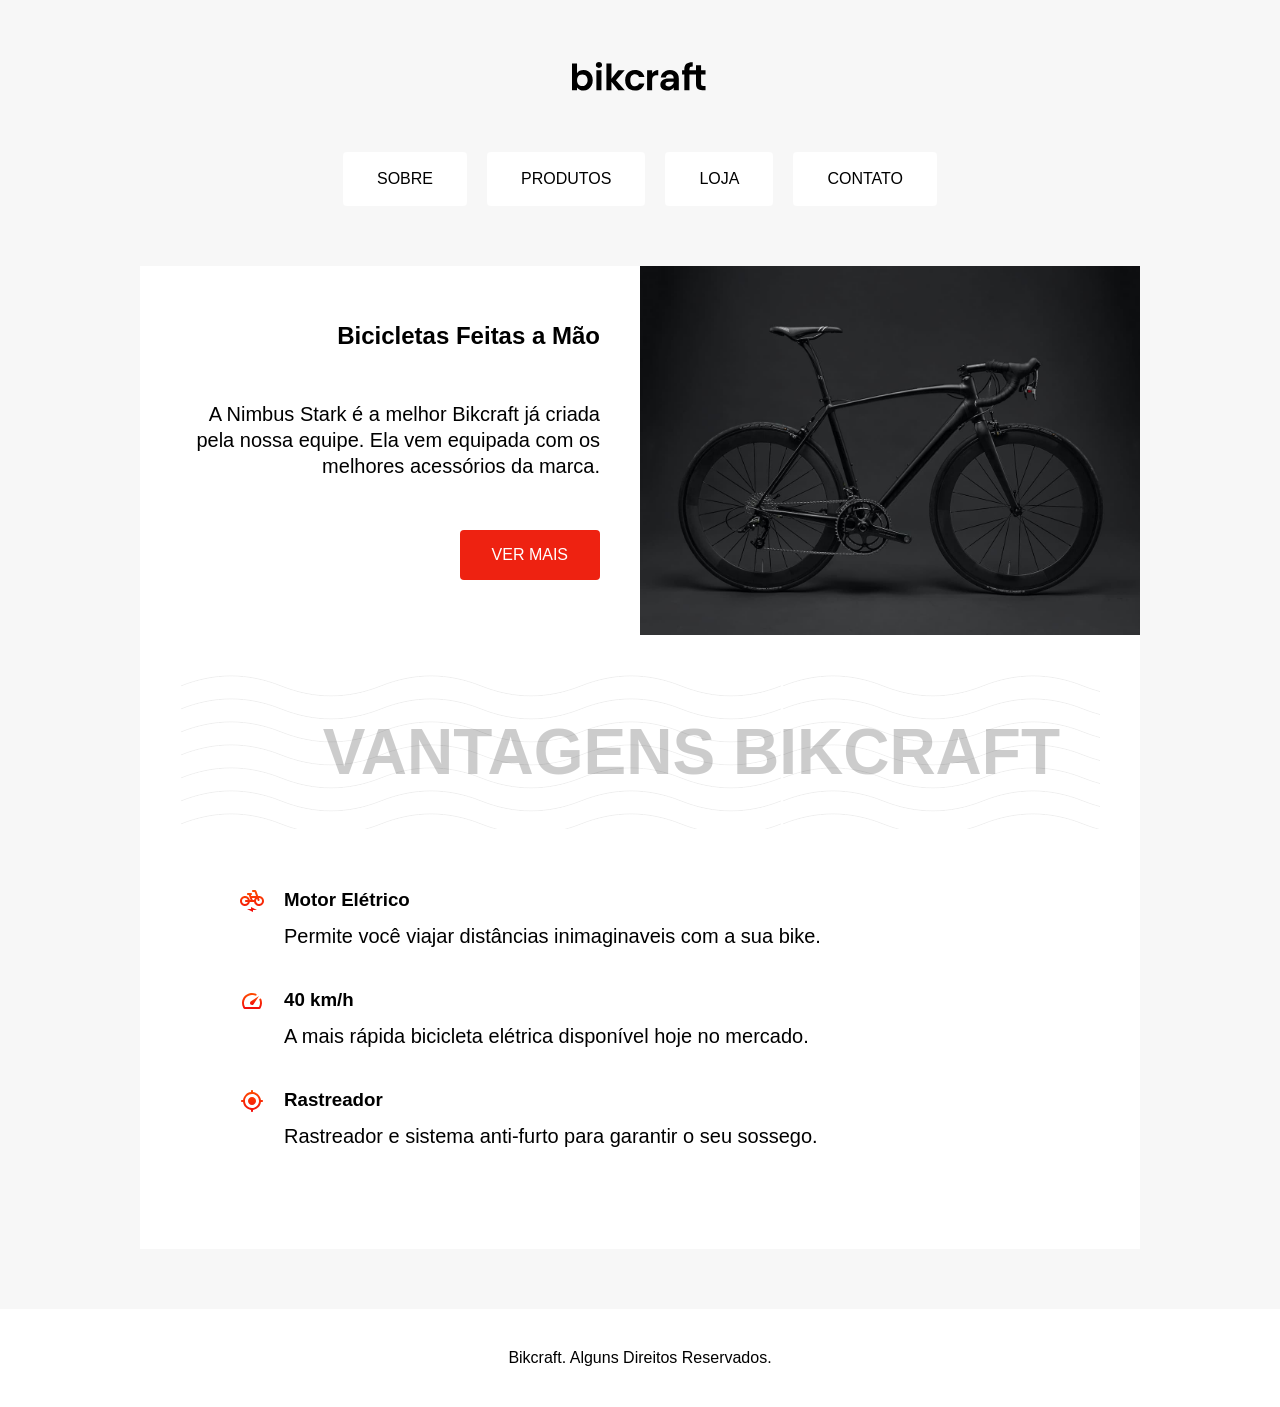
==== bikcarft/index.html @ 9f2ef08d "Add files via upload" ====
<!doctype html>
<html lang="pt-br">
  <head>
    <meta charset="UTF-8" />
    <meta name="viewport" content="width=device-width, initial-scale=1.0" />
    <title>BikCraft</title>
    <style>
      * {
        margin: 0;
        padding: 0;
        box-sizing: border-box;
      }

      body {
        background-color: #f7f7f7;
        font-family: Arial, Helvetica, sans-serif;
        display: grid;
        gap: 60px;
        margin-top: 60px;
        justify-items: center;
      }

      img {
        display: block;
        max-width: 100%;
      }

      p {
        font-size: 1.25rem;
        line-height: 1.3;
      }

      header {
        display: grid;
        gap: 60px;
        justify-items: center;
      }

      .menu {
        display: flex;
        flex-wrap: wrap;
        gap: 20px;
        list-style: none;
        justify-content: center;
      }
      .menu a {
        display: block;
        text-decoration: none;
        text-transform: uppercase;
        color: #000;
        background-color: #fff;
        padding: 1rem 2rem;
        border-radius: 4px;
        border: 2px solid transparent;
        transition: 0.3s;
      }

      .menu a:hover {
        border: 2px solid #e21;
      }

      .conteudo {
        display: grid;
        grid-template-columns: 1fr 1fr;
        max-width: 1000px;
      }

      .introducao {
        background-color: #fff;
        padding: 40px;
        display: grid;
        gap: 20px;
        text-align: right;
        justify-items: end;
        align-items: center;
      }

      .introducao a {
        display: block;
        text-decoration: none;
        text-transform: uppercase;
        padding: 1rem 2rem;
        background: #e21;
        color: #fff;
        border-radius: 4px;
      }

      .introducao-cover img {
        object-fit: cover;
        height: 100%;
      }
      .subtitulo {
        font-size: 4rem;
        color: rgba(0, 0, 0, 0.2);
        padding: 40px;
        text-align: right;
        align-self: center;
        text-transform: uppercase;
      }

      .vantagens {
        padding: 40px;
        background-color: #fff;
        list-style: none;
      }

      .subtitulo {
        background-image: url(./img/onda.svg);
      }

      .vantagens-item {
        display: grid;
        padding: 20px;
        grid-template-columns: auto 1fr;
        gap: 10px 20px;
      }

      .vantagens-item p {
        grid-column: 2;
      }

      footer {
        padding: 40px;
        /* font-size: 1.25rem; */
        text-align: center;
        background-color: #fff;
        width: 100%;
      }

      @media (max-width: 1000px) {
        .vantagens {
          grid-template-columns: 1fr;
        }

        .subtitulo {
          text-align: c;
        }
      }
    </style>
  </head>
  <body>
    <header>
      <img src="./img/bikcraft.svg" alt="" />
      <nav>
        <ul class="menu">
          <li><a href="#">Sobre</a></li>
          <li><a href="#">Produtos</a></li>
          <li><a href="#">Loja</a></li>
          <li><a href="#">Contato</a></li>
        </ul>
      </nav>
    </header>

    <main>
      <article class="conteudo">
        <div class="introducao">
          <h1>Bicicletas Feitas a Mão</h1>
          <p>A Nimbus Stark é a melhor Bikcraft já criada pela nossa equipe. Ela vem equipada com os melhores acessórios da marca.</p>
          <a href="#">Ver Mais</a>
        </div>
        <div class="introducao-cover">
          <img src="./img/bicicleta.jpg" alt="" />
        </div>
      </article>

      <article class="vantagens">
        <h2 class="subtitulo">Vantagens Bikcraft</h2>
        <ul class="vantagens">
          <li class="vantagens-item">
            <img src="./img/eletrica.svg" alt="" />
            <h3>Motor Elétrico</h3>
            <p>Permite você viajar distâncias inimaginaveis com a sua bike.</p>
          </li>

          <li class="vantagens-item">
            <img src="./img/velocidade.svg" alt="" />
            <h3>40 km/h</h3>
            <p>A mais rápida bicicleta elétrica disponível hoje no mercado.</p>
          </li>

          <li class="vantagens-item">
            <img src="./img/rastreador.svg" alt="" />
            <h3>Rastreador</h3>
            <p>Rastreador e sistema anti-furto para garantir o seu sossego.</p>
          </li>
        </ul>
      </article>
    </main>

    <footer>Bikcraft. Alguns Direitos Reservados.</footer>
  </body>
</html>
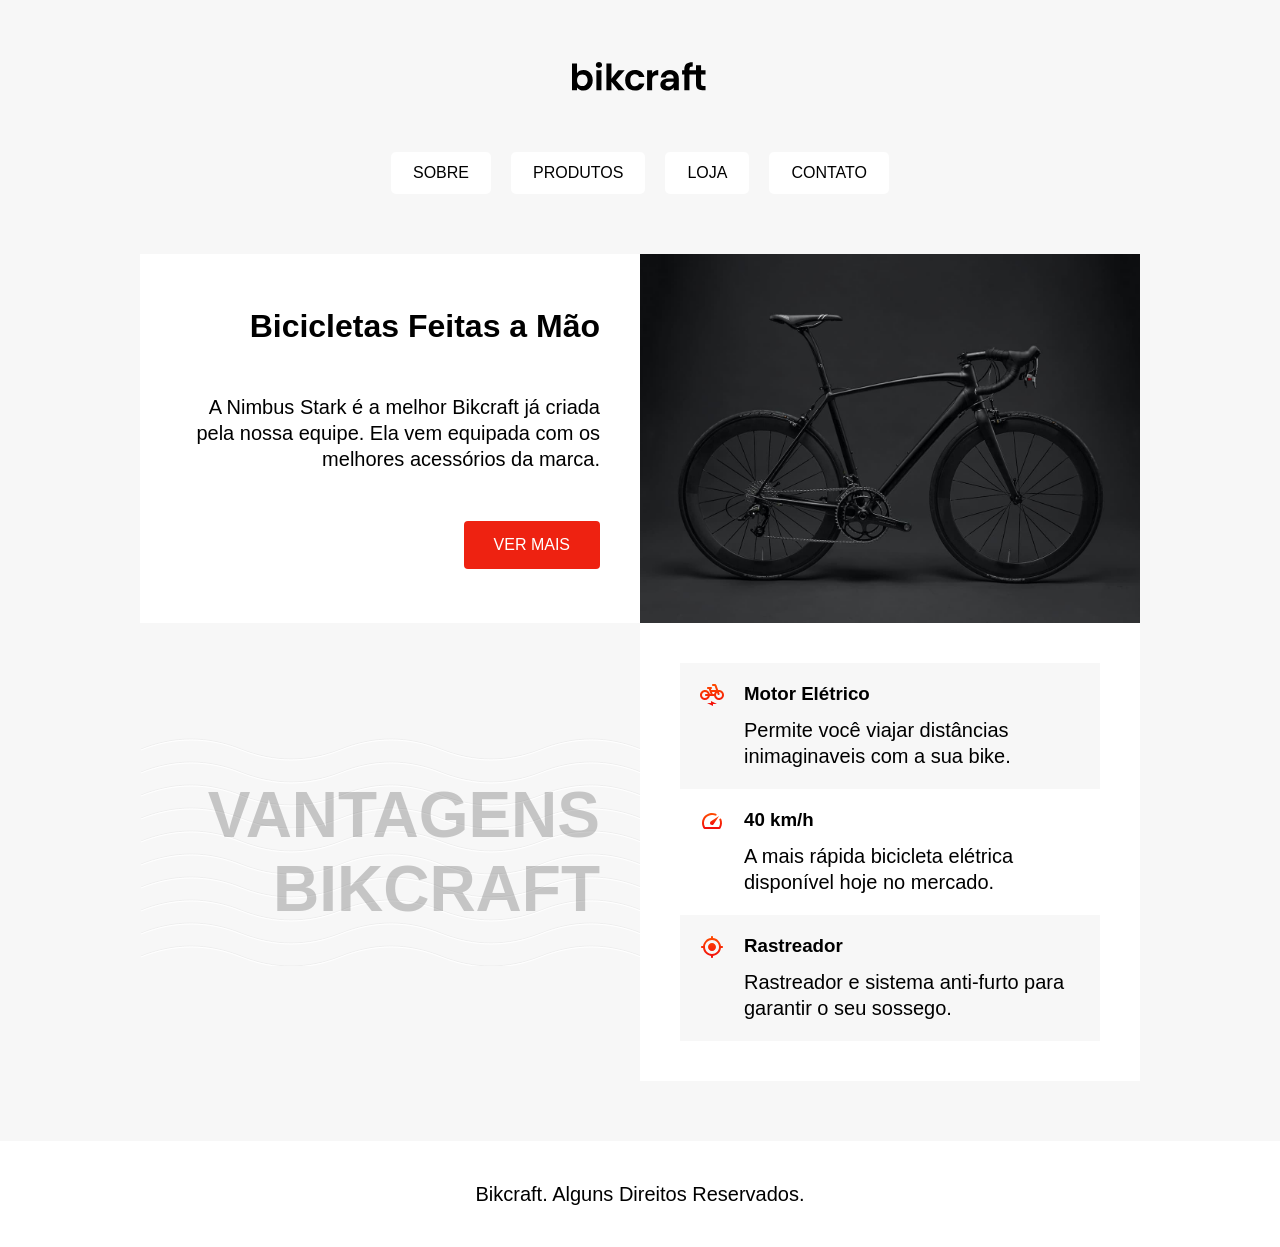
==== commit f94217a2: "refatorando e responsividade" ====
--- a/bikcarft/index.html
+++ b/bikcarft/index.html
@@ -3,146 +3,14 @@
   <head>
     <meta charset="UTF-8" />
     <meta name="viewport" content="width=device-width, initial-scale=1.0" />
+    <link rel="stylesheet" href="./style.css">
     <title>BikCraft</title>
-    <style>
-      * {
-        margin: 0;
-        padding: 0;
-        box-sizing: border-box;
-      }
-
-      body {
-        background-color: #f7f7f7;
-        font-family: Arial, Helvetica, sans-serif;
-        display: grid;
-        gap: 60px;
-        margin-top: 60px;
-        justify-items: center;
-      }
-
-      img {
-        display: block;
-        max-width: 100%;
-      }
-
-      p {
-        font-size: 1.25rem;
-        line-height: 1.3;
-      }
-
-      header {
-        display: grid;
-        gap: 60px;
-        justify-items: center;
-      }
-
-      .menu {
-        display: flex;
-        flex-wrap: wrap;
-        gap: 20px;
-        list-style: none;
-        justify-content: center;
-      }
-      .menu a {
-        display: block;
-        text-decoration: none;
-        text-transform: uppercase;
-        color: #000;
-        background-color: #fff;
-        padding: 1rem 2rem;
-        border-radius: 4px;
-        border: 2px solid transparent;
-        transition: 0.3s;
-      }
-
-      .menu a:hover {
-        border: 2px solid #e21;
-      }
-
-      .conteudo {
-        display: grid;
-        grid-template-columns: 1fr 1fr;
-        max-width: 1000px;
-      }
-
-      .introducao {
-        background-color: #fff;
-        padding: 40px;
-        display: grid;
-        gap: 20px;
-        text-align: right;
-        justify-items: end;
-        align-items: center;
-      }
-
-      .introducao a {
-        display: block;
-        text-decoration: none;
-        text-transform: uppercase;
-        padding: 1rem 2rem;
-        background: #e21;
-        color: #fff;
-        border-radius: 4px;
-      }
-
-      .introducao-cover img {
-        object-fit: cover;
-        height: 100%;
-      }
-      .subtitulo {
-        font-size: 4rem;
-        color: rgba(0, 0, 0, 0.2);
-        padding: 40px;
-        text-align: right;
-        align-self: center;
-        text-transform: uppercase;
-      }
-
-      .vantagens {
-        padding: 40px;
-        background-color: #fff;
-        list-style: none;
-      }
-
-      .subtitulo {
-        background-image: url(./img/onda.svg);
-      }
-
-      .vantagens-item {
-        display: grid;
-        padding: 20px;
-        grid-template-columns: auto 1fr;
-        gap: 10px 20px;
-      }
-
-      .vantagens-item p {
-        grid-column: 2;
-      }
-
-      footer {
-        padding: 40px;
-        /* font-size: 1.25rem; */
-        text-align: center;
-        background-color: #fff;
-        width: 100%;
-      }
-
-      @media (max-width: 1000px) {
-        .vantagens {
-          grid-template-columns: 1fr;
-        }
-
-        .subtitulo {
-          text-align: c;
-        }
-      }
-    </style>
   </head>
   <body>
-    <header>
-      <img src="./img/bikcraft.svg" alt="" />
+    <header class="header">
+      <img src="./img/bikcraft.svg" alt="Logomarca Bike Craft" />
       <nav>
-        <ul class="menu">
+        <ul class="header-menu">
           <li><a href="#">Sobre</a></li>
           <li><a href="#">Produtos</a></li>
           <li><a href="#">Loja</a></li>
@@ -152,41 +20,44 @@
     </header>
 
     <main>
-      <article class="conteudo">
+      <article class="main-row1">
         <div class="introducao">
-          <h1>Bicicletas Feitas a Mão</h1>
-          <p>A Nimbus Stark é a melhor Bikcraft já criada pela nossa equipe. Ela vem equipada com os melhores acessórios da marca.</p>
-          <a href="#">Ver Mais</a>
+          <h1 class="introducao-titulo">Bicicletas Feitas a Mão</h1>
+          <p class="introducao-texto">A Nimbus Stark é a melhor Bikcraft já criada pela nossa equipe. Ela vem equipada com os melhores acessórios da marca.</p>
+          <a href="#" class="introducao-link">Ver mais</a>
         </div>
         <div class="introducao-cover">
-          <img src="./img/bicicleta.jpg" alt="" />
+          <img src="./img/bicicleta.jpg" alt="Bicicleta Bikcraft modelo Nimbus Stark preta" />
         </div>
       </article>
 
-      <article class="vantagens">
+      <article class="main-row2">
         <h2 class="subtitulo">Vantagens Bikcraft</h2>
+
         <ul class="vantagens">
           <li class="vantagens-item">
             <img src="./img/eletrica.svg" alt="" />
             <h3>Motor Elétrico</h3>
-            <p>Permite você viajar distâncias inimaginaveis com a sua bike.</p>
+            <p class="vantagens-texto">Permite você viajar distâncias inimaginaveis com a sua bike.</p>
           </li>
 
           <li class="vantagens-item">
             <img src="./img/velocidade.svg" alt="" />
             <h3>40 km/h</h3>
-            <p>A mais rápida bicicleta elétrica disponível hoje no mercado.</p>
+            <p class="vantagens-texto">A mais rápida bicicleta elétrica disponível hoje no mercado.</p>
           </li>
 
           <li class="vantagens-item">
             <img src="./img/rastreador.svg" alt="" />
             <h3>Rastreador</h3>
-            <p>Rastreador e sistema anti-furto para garantir o seu sossego.</p>
+            <p class="vantagens-texto">Rastreador e sistema anti-furto para garantir o seu sossego.</p>
           </li>
         </ul>
       </article>
     </main>
 
-    <footer>Bikcraft. Alguns Direitos Reservados.</footer>
+    <footer class="footer">
+      <p>Bikcraft. Alguns Direitos Reservados.</p>
+    </footer>
   </body>
 </html>
--- a/bikcarft/style.css
+++ b/bikcarft/style.css
@@ -0,0 +1,186 @@
+* {
+  box-sizing: border-box;
+  margin: 0;
+  padding: 0;
+}
+
+body {
+  background-color: #f7f7f7;
+  margin-top: 60px;
+  font-family: Arial, Helvetica, sans-serif;
+  display: grid;
+  justify-items: center;
+  gap: 60px;
+}
+
+p {
+  font-size: 1.25rem;
+  line-height: 1.3;
+}
+
+/*  HEADER */
+
+.header {
+  display: grid;
+  gap: 60px;
+  max-width: 1000px;
+  justify-items: center;
+  margin: 0 auto;
+}
+
+/* HEADER MENU */
+
+.header-menu {
+  list-style: none;
+  display: flex;
+  flex-wrap: wrap;
+  gap: 20px;
+  justify-content: center;
+}
+
+.header-menu a {
+  display: inline-block;
+  text-decoration: none;
+  text-transform: uppercase;
+  background-color: #ffffff;
+  padding: 10px 20px;
+  color: #000000;
+  border-radius: 5px;
+  border: 2px solid transparent;
+  transition: 0.3s;
+}
+
+.header-menu a:hover {
+  border: 2px solid #ee2211;
+}
+
+/* MAIN */
+
+.main-row1,
+.main-row2 {
+  max-width: 1000px;
+  display: grid;
+  grid-template-columns: 1fr 1fr;
+  margin: 0 auto;
+}
+
+/* MAIN row 1 */
+
+.introducao {
+  display: grid;
+  justify-items: end;
+  align-items: center;
+  text-align: right;
+  gap: 20px;
+  background-color: #ffffff;
+  padding: 40px;
+}
+
+.introducao-titulo {
+  font-size: 2rem;
+}
+
+.introducao-link {
+  text-decoration: none;
+  text-transform: uppercase;
+  background-color: #ee2211;
+  padding: 15px 30px;
+  color: #ffffff;
+  border-radius: 4px;
+  transition: 0.3s;
+}
+
+.introducao-link:hover {
+  background-color: #990000;
+}
+
+.introducao-cover img {
+  display: block;
+  max-width: 100%;
+  height: 100%;
+  object-fit: cover;
+}
+
+/* MAIN row 2 */
+
+.subtitulo {
+  font-size: 4rem;
+  text-align: right;
+  text-transform: uppercase;
+  color: rgba(0, 0, 0, 0.2);
+  padding: 40px;
+  align-self: center;
+  background: url(./img/onda.svg);
+}
+
+.vantagens {
+  list-style: none;
+  display: grid;
+  background-color: #ffffff;
+  padding: 40px;
+}
+
+.vantagens-item {
+  display: grid;
+  padding: 20px;
+  grid-template-columns: auto 1fr;
+  gap: 10px 20px;
+}
+
+.vantagens-item:nth-child(odd) {
+  background-color: #f7f7f7;
+}
+
+.vantagens-item:hover {
+  border-left: 4px solid #ee2211;
+}
+.vantagens-item p {
+  grid-column: 2;
+}
+
+/* FOOTER */
+
+.footer {
+  background-color: #ffffff;
+  width: 100%;
+  padding: 40px;
+  text-align: center;
+}
+
+@media (max-width: 1000px) {
+  .introducao {
+    text-align: left;
+    justify-items: start;
+  }
+  .introducao a {
+    justify-self: end;
+  }
+  .main-row2 {
+    grid-template-columns: 1fr;
+  }
+
+  .subtitulo {
+    text-align: left;
+    background-color: #ffffff;
+    background-image: none;
+    color: #000000;
+    font-size: 2rem;
+    padding-bottom: 10px;
+
+    text-transform: capitalize;
+  }
+}
+
+@media (max-width: 600px) {
+  body {
+    margin-top: 30px;
+    gap: 30px;
+  }
+  .header {
+    gap: 30px;
+  }
+
+  .main-row1 {
+    grid-template-columns: 1fr;
+  }
+}
